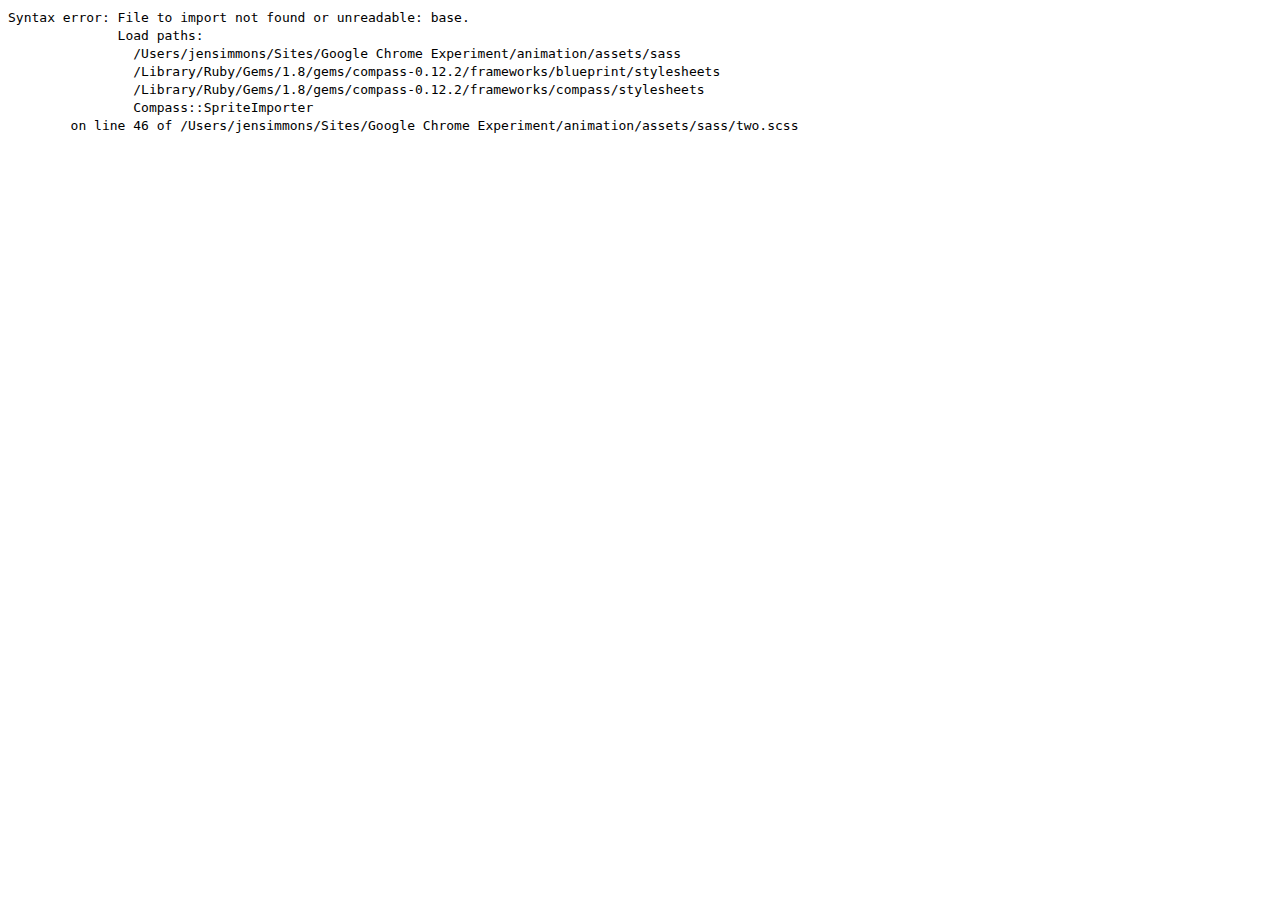
==== 02/index.html @ 04e32146 "starting on two" ====
<!doctype html>

<!--[if lt IE 7]>      <html class="ie6 ie6-7 ie6-8"> <![endif]-->
<!--[if IE 7]>         <html class="ie7 ie6-7 ie7-8 ie6-8"> <![endif]-->
<!--[if IE 8]>         <html class="ie8 ie7-8 ie6-8"> <![endif]-->
<!--[if gt IE 8]><!--> <html class="no-js"> <!--<![endif]-->

<head>
  <meta charset="utf-8">
  <meta http-equiv="X-UA-Compatible" content="IE=edge,chrome=1">

  <title>Animation 02 | Jen Simmons</title>

  <meta name="author" content="Jen Simmons">

  <meta name="HandheldFriendly" content="True">
  <meta name="MobileOptimized" content="320">
  <meta name="viewport" content="width=device-width, initial-scale=1.0">
  <meta http-equiv="cleartype" content="on">
  
  <!-- CSS -->
	<link rel="stylesheet" href="../assets/stylesheets/two.css" />

  <!-- JavaScript -->
  <!--[if (lt IE 9) & (!IEMobile)]>
  <script src="js/selectivizr-min.js"></script>
  <![endif]-->
      
</head>

<body>

  <main role="main">



  </main>
  
</body>


</html>
---- assets/stylesheets/two.css ----
/*
Syntax error: File to import not found or unreadable: base.
              Load paths:
                /Users/jensimmons/Sites/Google Chrome Experiment/animation/assets/sass
                /Library/Ruby/Gems/1.8/gems/compass-0.12.2/frameworks/blueprint/stylesheets
                /Library/Ruby/Gems/1.8/gems/compass-0.12.2/frameworks/compass/stylesheets
                Compass::SpriteImporter
        on line 46 of /Users/jensimmons/Sites/Google Chrome Experiment/animation/assets/sass/two.scss

Backtrace:
/Users/jensimmons/Sites/Google Chrome Experiment/animation/assets/sass/two.scss:46
/Library/Ruby/Gems/1.8/gems/sass-3.2.1/lib/sass/../sass/tree/import_node.rb:64:in `import'
/Library/Ruby/Gems/1.8/gems/sass-3.2.1/lib/sass/../sass/tree/import_node.rb:25:in `imported_file'
/Library/Ruby/Gems/1.8/gems/sass-3.2.1/lib/sass/../sass/tree/visitors/perform.rb:227:in `visit_import'
/Library/Ruby/Gems/1.8/gems/sass-3.2.1/lib/sass/../sass/tree/visitors/base.rb:37:in `send'
/Library/Ruby/Gems/1.8/gems/sass-3.2.1/lib/sass/../sass/tree/visitors/base.rb:37:in `visit'
/Library/Ruby/Gems/1.8/gems/sass-3.2.1/lib/sass/../sass/tree/visitors/perform.rb:98:in `visit'
/Library/Ruby/Gems/1.8/gems/sass-3.2.1/lib/sass/../sass/tree/visitors/base.rb:53:in `visit_children'
/Library/Ruby/Gems/1.8/gems/sass-3.2.1/lib/sass/../sass/tree/visitors/base.rb:53:in `map'
/Library/Ruby/Gems/1.8/gems/sass-3.2.1/lib/sass/../sass/tree/visitors/base.rb:53:in `visit_children'
/Library/Ruby/Gems/1.8/gems/sass-3.2.1/lib/sass/../sass/tree/visitors/perform.rb:107:in `visit_children'
/Library/Ruby/Gems/1.8/gems/sass-3.2.1/lib/sass/../sass/tree/visitors/perform.rb:119:in `with_environment'
/Library/Ruby/Gems/1.8/gems/sass-3.2.1/lib/sass/../sass/tree/visitors/perform.rb:106:in `visit_children'
/Library/Ruby/Gems/1.8/gems/sass-3.2.1/lib/sass/../sass/tree/visitors/base.rb:37:in `visit'
/Library/Ruby/Gems/1.8/gems/sass-3.2.1/lib/sass/../sass/tree/visitors/perform.rb:126:in `visit_root'
/Library/Ruby/Gems/1.8/gems/sass-3.2.1/lib/sass/../sass/tree/visitors/base.rb:37:in `send'
/Library/Ruby/Gems/1.8/gems/sass-3.2.1/lib/sass/../sass/tree/visitors/base.rb:37:in `visit'
/Library/Ruby/Gems/1.8/gems/sass-3.2.1/lib/sass/../sass/tree/visitors/perform.rb:98:in `visit'
/Library/Ruby/Gems/1.8/gems/sass-3.2.1/lib/sass/../sass/tree/visitors/perform.rb:7:in `send'
/Library/Ruby/Gems/1.8/gems/sass-3.2.1/lib/sass/../sass/tree/visitors/perform.rb:7:in `visit'
/Library/Ruby/Gems/1.8/gems/sass-3.2.1/lib/sass/../sass/tree/root_node.rb:20:in `render'
/Library/Ruby/Gems/1.8/gems/sass-3.2.1/lib/sass/../sass/engine.rb:315:in `_render'
/Library/Ruby/Gems/1.8/gems/sass-3.2.1/lib/sass/../sass/engine.rb:262:in `render'
/Library/Ruby/Gems/1.8/gems/compass-0.12.2/lib/compass/compiler.rb:140:in `compile'
/Library/Ruby/Gems/1.8/gems/compass-0.12.2/lib/compass/compiler.rb:126:in `timed'
/Library/Ruby/Gems/1.8/gems/compass-0.12.2/lib/compass/compiler.rb:139:in `compile'
/Library/Ruby/Gems/1.8/gems/compass-0.12.2/lib/compass/logger.rb:45:in `red'
/Library/Ruby/Gems/1.8/gems/compass-0.12.2/lib/compass/compiler.rb:138:in `compile'
/Library/Ruby/Gems/1.8/gems/compass-0.12.2/lib/compass/compiler.rb:118:in `compile_if_required'
/Library/Ruby/Gems/1.8/gems/compass-0.12.2/lib/compass/compiler.rb:103:in `run'
/Library/Ruby/Gems/1.8/gems/compass-0.12.2/lib/compass/compiler.rb:101:in `each'
/Library/Ruby/Gems/1.8/gems/compass-0.12.2/lib/compass/compiler.rb:101:in `run'
/Library/Ruby/Gems/1.8/gems/compass-0.12.2/lib/compass/compiler.rb:126:in `timed'
/Library/Ruby/Gems/1.8/gems/compass-0.12.2/lib/compass/compiler.rb:100:in `run'
/Library/Ruby/Gems/1.8/gems/compass-0.12.2/lib/compass/commands/update_project.rb:45:in `perform'
/Library/Ruby/Gems/1.8/gems/compass-0.12.2/lib/compass/commands/base.rb:18:in `execute'
/Library/Ruby/Gems/1.8/gems/compass-0.12.2/lib/compass/commands/project_base.rb:19:in `execute'
/Library/Ruby/Gems/1.8/gems/compass-0.12.2/lib/compass/exec/sub_command_ui.rb:43:in `perform!'
/Library/Ruby/Gems/1.8/gems/compass-0.12.2/lib/compass/exec/sub_command_ui.rb:15:in `run!'
/Library/Ruby/Gems/1.8/gems/compass-0.12.2/bin/compass:30
/Library/Ruby/Gems/1.8/gems/compass-0.12.2/bin/compass:44:in `call'
/Library/Ruby/Gems/1.8/gems/compass-0.12.2/bin/compass:44
/usr/bin/compass:23:in `load'
/usr/bin/compass:23
*/
body:before {
  white-space: pre;
  font-family: monospace;
  content: "Syntax error: File to import not found or unreadable: base.\A               Load paths:\A                 /Users/jensimmons/Sites/Google Chrome Experiment/animation/assets/sass\A                 /Library/Ruby/Gems/1.8/gems/compass-0.12.2/frameworks/blueprint/stylesheets\A                 /Library/Ruby/Gems/1.8/gems/compass-0.12.2/frameworks/compass/stylesheets\A                 Compass::SpriteImporter\A         on line 46 of /Users/jensimmons/Sites/Google Chrome Experiment/animation/assets/sass/two.scss"; }
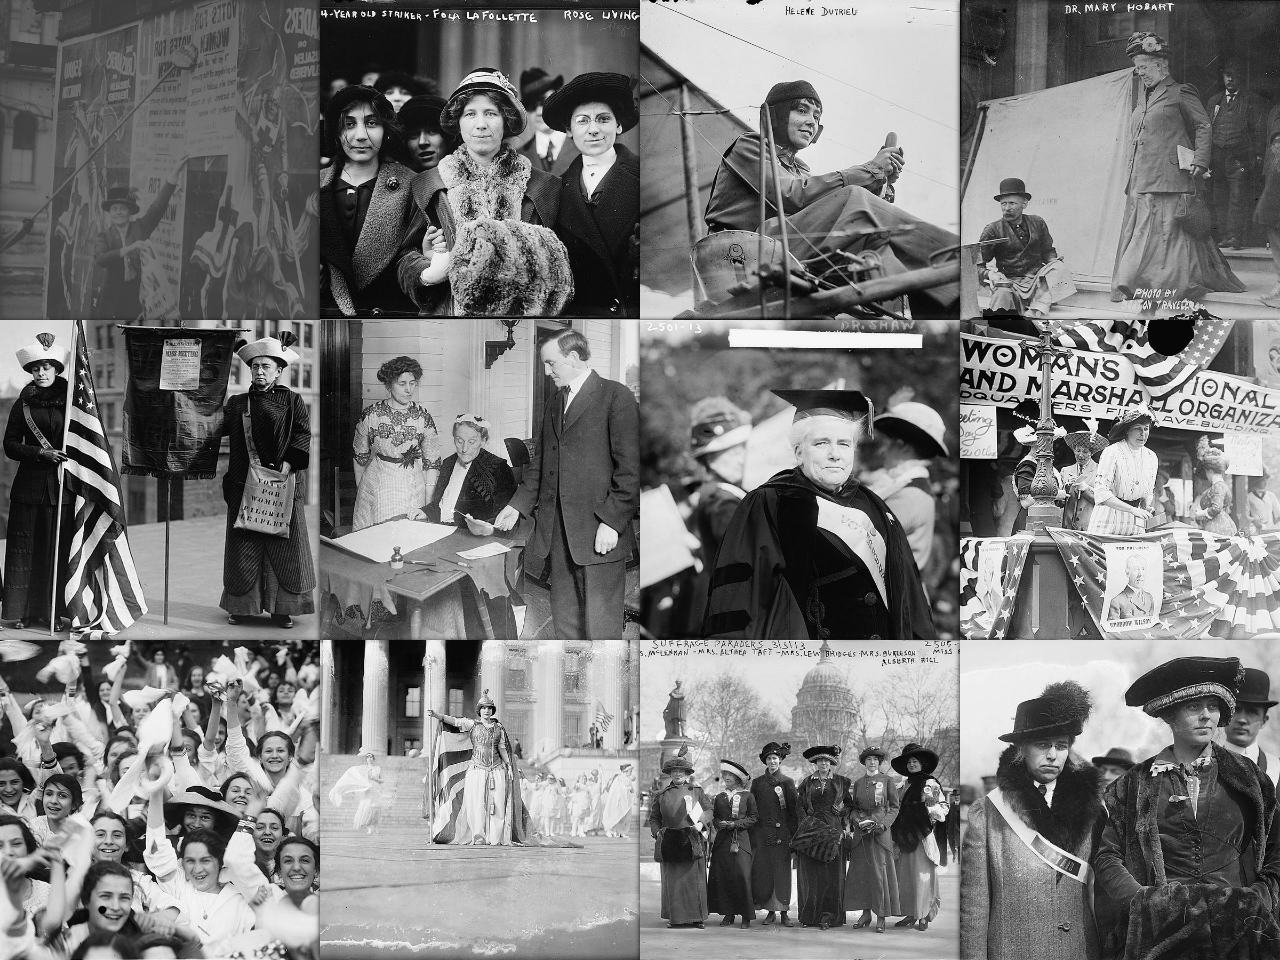
==== commit 9338720c: "Two is now 60% done. So I'm going to push some stuff before leaving for a meeting. More later." ====
--- a/02/index.html
+++ b/02/index.html
@@ -25,14 +25,89 @@
   <!--[if (lt IE 9) & (!IEMobile)]>
   <script src="js/selectivizr-min.js"></script>
   <![endif]-->
+
+  <script src="../assets/js/jquery-1.9.1.min.js"></script>
+  <script src="../assets/js/two.min.js"></script>
       
 </head>
 
 <body>
 
   <main role="main">
+    
+    <ul>
+      <li class="hover">
+        <figure><img src="2163141111_37899b0986_o.jpg"></figure>
+        <a class="back" src="">
 
+        </a>
+      </li>
+      <li class="hover">
+        <figure><img src="3065184717_dfe5d51a70_o.jpg"></figure>
+        <a class="back" src="">
+          
+        </a>
+      </li>
+      <li class="hover">
+        <figure><img src="2163710296_a0a03c639f_o.jpg"></figure>
+        <a class="back" src="">
 
+        </a>
+      </li>
+      <li class="hover">
+        <figure><img src="2163776570_fa0a5b31fe_o.jpg"></figure>
+        <a class="back" src="">
+          
+        </a>
+      </li>
+      <li class="hover">
+        <figure><img src="2449482700_659fa5f363_o.jpg"></figure>
+        <a class="back" src="">
+          
+        </a>
+      </li>
+      <li class="hover">
+        <figure><img src="2555558153_e063a943bc_o.jpg"></figure>
+        <a class="back" src="">
+          
+        </a>
+      </li>
+      <li class="hover">
+        <figure><img src="2595542338_397e4de8fc_o.jpg"></figure>
+        <a class="back" src="">
+          
+        </a>
+      </li>
+      <li class="hover">
+        <figure><img src="2368281179_ec97897e62_o.jpg"></figure>
+        <a class="back" src="">
+          
+        </a>
+      </li>
+      <li class="hover">
+        <figure><img src="2163124243_b4362cdf93_o.jpg"></figure>
+        <a class="back" src="">
+
+        </a>
+      </li>
+      <li class="hover">
+        <figure><img src="2615537545_75eb189f74_o.jpg"></figure>
+        <a class="back" src="">
+          
+        </a>
+      </li>
+      <li class="hover">
+        <figure><img src="2615546583_40f91c6457_o.jpg"></figure>
+        <a class="back" src="http://www.flickr.com/photos/library_of_congress/2615546583/in/set-72157614805050380/">
+Photo taken at the National American Woman Suffrage Association parade held in Washington, D.C., March 3, 1913 showing (left to right) Mrs. Russell McLennan, Mrs. Althea Taft, Mrs. Lew Bridges, Mrs. Richard Coke Burleson, Alberta Hill and Miss F. Ragsdale.</a>
+      </li>
+      <li class="hover">
+        <figure><img src="2616374812_bf0d41e20f_o.jpg"></figure>
+        <a class="back" src="">
+          
+        </a>
+      </li>      
+    </ul>
 
   </main>
   
--- a/assets/stylesheets/two.css
+++ b/assets/stylesheets/two.css
@@ -1,59 +1,547 @@
-/*
-Syntax error: File to import not found or unreadable: base.
-              Load paths:
-                /Users/jensimmons/Sites/Google Chrome Experiment/animation/assets/sass
-                /Library/Ruby/Gems/1.8/gems/compass-0.12.2/frameworks/blueprint/stylesheets
-                /Library/Ruby/Gems/1.8/gems/compass-0.12.2/frameworks/compass/stylesheets
-                Compass::SpriteImporter
-        on line 46 of /Users/jensimmons/Sites/Google Chrome Experiment/animation/assets/sass/two.scss
-
-Backtrace:
-/Users/jensimmons/Sites/Google Chrome Experiment/animation/assets/sass/two.scss:46
-/Library/Ruby/Gems/1.8/gems/sass-3.2.1/lib/sass/../sass/tree/import_node.rb:64:in `import'
-/Library/Ruby/Gems/1.8/gems/sass-3.2.1/lib/sass/../sass/tree/import_node.rb:25:in `imported_file'
-/Library/Ruby/Gems/1.8/gems/sass-3.2.1/lib/sass/../sass/tree/visitors/perform.rb:227:in `visit_import'
-/Library/Ruby/Gems/1.8/gems/sass-3.2.1/lib/sass/../sass/tree/visitors/base.rb:37:in `send'
-/Library/Ruby/Gems/1.8/gems/sass-3.2.1/lib/sass/../sass/tree/visitors/base.rb:37:in `visit'
-/Library/Ruby/Gems/1.8/gems/sass-3.2.1/lib/sass/../sass/tree/visitors/perform.rb:98:in `visit'
-/Library/Ruby/Gems/1.8/gems/sass-3.2.1/lib/sass/../sass/tree/visitors/base.rb:53:in `visit_children'
-/Library/Ruby/Gems/1.8/gems/sass-3.2.1/lib/sass/../sass/tree/visitors/base.rb:53:in `map'
-/Library/Ruby/Gems/1.8/gems/sass-3.2.1/lib/sass/../sass/tree/visitors/base.rb:53:in `visit_children'
-/Library/Ruby/Gems/1.8/gems/sass-3.2.1/lib/sass/../sass/tree/visitors/perform.rb:107:in `visit_children'
-/Library/Ruby/Gems/1.8/gems/sass-3.2.1/lib/sass/../sass/tree/visitors/perform.rb:119:in `with_environment'
-/Library/Ruby/Gems/1.8/gems/sass-3.2.1/lib/sass/../sass/tree/visitors/perform.rb:106:in `visit_children'
-/Library/Ruby/Gems/1.8/gems/sass-3.2.1/lib/sass/../sass/tree/visitors/base.rb:37:in `visit'
-/Library/Ruby/Gems/1.8/gems/sass-3.2.1/lib/sass/../sass/tree/visitors/perform.rb:126:in `visit_root'
-/Library/Ruby/Gems/1.8/gems/sass-3.2.1/lib/sass/../sass/tree/visitors/base.rb:37:in `send'
-/Library/Ruby/Gems/1.8/gems/sass-3.2.1/lib/sass/../sass/tree/visitors/base.rb:37:in `visit'
-/Library/Ruby/Gems/1.8/gems/sass-3.2.1/lib/sass/../sass/tree/visitors/perform.rb:98:in `visit'
-/Library/Ruby/Gems/1.8/gems/sass-3.2.1/lib/sass/../sass/tree/visitors/perform.rb:7:in `send'
-/Library/Ruby/Gems/1.8/gems/sass-3.2.1/lib/sass/../sass/tree/visitors/perform.rb:7:in `visit'
-/Library/Ruby/Gems/1.8/gems/sass-3.2.1/lib/sass/../sass/tree/root_node.rb:20:in `render'
-/Library/Ruby/Gems/1.8/gems/sass-3.2.1/lib/sass/../sass/engine.rb:315:in `_render'
-/Library/Ruby/Gems/1.8/gems/sass-3.2.1/lib/sass/../sass/engine.rb:262:in `render'
-/Library/Ruby/Gems/1.8/gems/compass-0.12.2/lib/compass/compiler.rb:140:in `compile'
-/Library/Ruby/Gems/1.8/gems/compass-0.12.2/lib/compass/compiler.rb:126:in `timed'
-/Library/Ruby/Gems/1.8/gems/compass-0.12.2/lib/compass/compiler.rb:139:in `compile'
-/Library/Ruby/Gems/1.8/gems/compass-0.12.2/lib/compass/logger.rb:45:in `red'
-/Library/Ruby/Gems/1.8/gems/compass-0.12.2/lib/compass/compiler.rb:138:in `compile'
-/Library/Ruby/Gems/1.8/gems/compass-0.12.2/lib/compass/compiler.rb:118:in `compile_if_required'
-/Library/Ruby/Gems/1.8/gems/compass-0.12.2/lib/compass/compiler.rb:103:in `run'
-/Library/Ruby/Gems/1.8/gems/compass-0.12.2/lib/compass/compiler.rb:101:in `each'
-/Library/Ruby/Gems/1.8/gems/compass-0.12.2/lib/compass/compiler.rb:101:in `run'
-/Library/Ruby/Gems/1.8/gems/compass-0.12.2/lib/compass/compiler.rb:126:in `timed'
-/Library/Ruby/Gems/1.8/gems/compass-0.12.2/lib/compass/compiler.rb:100:in `run'
-/Library/Ruby/Gems/1.8/gems/compass-0.12.2/lib/compass/commands/update_project.rb:45:in `perform'
-/Library/Ruby/Gems/1.8/gems/compass-0.12.2/lib/compass/commands/base.rb:18:in `execute'
-/Library/Ruby/Gems/1.8/gems/compass-0.12.2/lib/compass/commands/project_base.rb:19:in `execute'
-/Library/Ruby/Gems/1.8/gems/compass-0.12.2/lib/compass/exec/sub_command_ui.rb:43:in `perform!'
-/Library/Ruby/Gems/1.8/gems/compass-0.12.2/lib/compass/exec/sub_command_ui.rb:15:in `run!'
-/Library/Ruby/Gems/1.8/gems/compass-0.12.2/bin/compass:30
-/Library/Ruby/Gems/1.8/gems/compass-0.12.2/bin/compass:44:in `call'
-/Library/Ruby/Gems/1.8/gems/compass-0.12.2/bin/compass:44
-/usr/bin/compass:23:in `load'
-/usr/bin/compass:23
-*/
-body:before {
+@media -sass-debug-info{filename{font-family:file\:\/\/\/Users\/jensimmons\/Sites\/Google\%20Chrome\%20Experiment\/animation\/assets\/sass\/_normalize\.scss}line{font-family:\0000322}}
+article,
+aside,
+details,
+figcaption,
+figure,
+footer,
+header,
+hgroup,
+nav,
+section,
+summary {
+  display: block;
+}
+
+@media -sass-debug-info{filename{font-family:file\:\/\/\/Users\/jensimmons\/Sites\/Google\%20Chrome\%20Experiment\/animation\/assets\/sass\/_normalize\.scss}line{font-family:\0000332}}
+audio,
+canvas,
+video {
+  display: inline-block;
+}
+
+@media -sass-debug-info{filename{font-family:file\:\/\/\/Users\/jensimmons\/Sites\/Google\%20Chrome\%20Experiment\/animation\/assets\/sass\/_normalize\.scss}line{font-family:\0000343}}
+audio:not([controls]) {
+  display: none;
+  height: 0;
+}
+
+@media -sass-debug-info{filename{font-family:file\:\/\/\/Users\/jensimmons\/Sites\/Google\%20Chrome\%20Experiment\/animation\/assets\/sass\/_normalize\.scss}line{font-family:\0000354}}
+[hidden] {
+  display: none;
+}
+
+@media -sass-debug-info{filename{font-family:file\:\/\/\/Users\/jensimmons\/Sites\/Google\%20Chrome\%20Experiment\/animation\/assets\/sass\/_normalize\.scss}line{font-family:\0000369}}
+html {
+  font-size: 100%;
+  -webkit-text-size-adjust: 100%;
+  -ms-text-size-adjust: 100%;
+}
+
+@media -sass-debug-info{filename{font-family:file\:\/\/\/Users\/jensimmons\/Sites\/Google\%20Chrome\%20Experiment\/animation\/assets\/sass\/_normalize\.scss}line{font-family:\0000384}}
+html,
+button,
+input,
+select,
+textarea {
+  font-family: sans-serif;
+}
+
+@media -sass-debug-info{filename{font-family:file\:\/\/\/Users\/jensimmons\/Sites\/Google\%20Chrome\%20Experiment\/animation\/assets\/sass\/_normalize\.scss}line{font-family:\0000392}}
+body {
+  margin: 0;
+}
+
+@media -sass-debug-info{filename{font-family:file\:\/\/\/Users\/jensimmons\/Sites\/Google\%20Chrome\%20Experiment\/animation\/assets\/sass\/_normalize\.scss}line{font-family:\00003104}}
+a:focus {
+  outline: thin dotted;
+}
+
+@media -sass-debug-info{filename{font-family:file\:\/\/\/Users\/jensimmons\/Sites\/Google\%20Chrome\%20Experiment\/animation\/assets\/sass\/_normalize\.scss}line{font-family:\00003113}}
+a:active,
+a:hover {
+  outline: 0;
+}
+
+@media -sass-debug-info{filename{font-family:file\:\/\/\/Users\/jensimmons\/Sites\/Google\%20Chrome\%20Experiment\/animation\/assets\/sass\/_normalize\.scss}line{font-family:\00003127}}
+Typography
+h1 {
+  font-size: 2em;
+  margin: 0.67em 0;
+}
+
+@media -sass-debug-info{filename{font-family:file\:\/\/\/Users\/jensimmons\/Sites\/Google\%20Chrome\%20Experiment\/animation\/assets\/sass\/_normalize\.scss}line{font-family:\00003132}}
+h2 {
+  font-size: 1.5em;
+  margin: 0.83em 0;
+}
+
+@media -sass-debug-info{filename{font-family:file\:\/\/\/Users\/jensimmons\/Sites\/Google\%20Chrome\%20Experiment\/animation\/assets\/sass\/_normalize\.scss}line{font-family:\00003137}}
+h3 {
+  font-size: 1.17em;
+  margin: 1em 0;
+}
+
+@media -sass-debug-info{filename{font-family:file\:\/\/\/Users\/jensimmons\/Sites\/Google\%20Chrome\%20Experiment\/animation\/assets\/sass\/_normalize\.scss}line{font-family:\00003142}}
+h4 {
+  font-size: 1em;
+  margin: 1.33em 0;
+}
+
+@media -sass-debug-info{filename{font-family:file\:\/\/\/Users\/jensimmons\/Sites\/Google\%20Chrome\%20Experiment\/animation\/assets\/sass\/_normalize\.scss}line{font-family:\00003147}}
+h5 {
+  font-size: 0.83em;
+  margin: 1.67em 0;
+}
+
+@media -sass-debug-info{filename{font-family:file\:\/\/\/Users\/jensimmons\/Sites\/Google\%20Chrome\%20Experiment\/animation\/assets\/sass\/_normalize\.scss}line{font-family:\00003152}}
+h6 {
+  font-size: 0.75em;
+  margin: 2.33em 0;
+}
+
+@media -sass-debug-info{filename{font-family:file\:\/\/\/Users\/jensimmons\/Sites\/Google\%20Chrome\%20Experiment\/animation\/assets\/sass\/_normalize\.scss}line{font-family:\00003161}}
+abbr[title] {
+  border-bottom: 1px dotted;
+}
+
+@media -sass-debug-info{filename{font-family:file\:\/\/\/Users\/jensimmons\/Sites\/Google\%20Chrome\%20Experiment\/animation\/assets\/sass\/_normalize\.scss}line{font-family:\00003170}}
+b,
+strong {
+  font-weight: bold;
+}
+
+@media -sass-debug-info{filename{font-family:file\:\/\/\/Users\/jensimmons\/Sites\/Google\%20Chrome\%20Experiment\/animation\/assets\/sass\/_normalize\.scss}line{font-family:\00003174}}
+blockquote {
+  margin: 1em 40px;
+}
+
+@media -sass-debug-info{filename{font-family:file\:\/\/\/Users\/jensimmons\/Sites\/Google\%20Chrome\%20Experiment\/animation\/assets\/sass\/_normalize\.scss}line{font-family:\00003182}}
+dfn {
+  font-style: italic;
+}
+
+@media -sass-debug-info{filename{font-family:file\:\/\/\/Users\/jensimmons\/Sites\/Google\%20Chrome\%20Experiment\/animation\/assets\/sass\/_normalize\.scss}line{font-family:\00003190}}
+mark {
+  background: #ff0;
+  color: #000;
+}
+
+@media -sass-debug-info{filename{font-family:file\:\/\/\/Users\/jensimmons\/Sites\/Google\%20Chrome\%20Experiment\/animation\/assets\/sass\/_normalize\.scss}line{font-family:\00003200}}
+p,
+pre {
+  margin: 1em 0;
+}
+
+@media -sass-debug-info{filename{font-family:file\:\/\/\/Users\/jensimmons\/Sites\/Google\%20Chrome\%20Experiment\/animation\/assets\/sass\/_normalize\.scss}line{font-family:\00003211}}
+code,
+kbd,
+pre,
+samp {
+  font-family: monospace, serif;
+  _font-family: 'courier new', monospace;
+  font-size: 1em;
+}
+
+@media -sass-debug-info{filename{font-family:file\:\/\/\/Users\/jensimmons\/Sites\/Google\%20Chrome\%20Experiment\/animation\/assets\/sass\/_normalize\.scss}line{font-family:\00003221}}
+pre {
   white-space: pre;
-  font-family: monospace;
-  content: "Syntax error: File to import not found or unreadable: base.\A               Load paths:\A                 /Users/jensimmons/Sites/Google Chrome Experiment/animation/assets/sass\A                 /Library/Ruby/Gems/1.8/gems/compass-0.12.2/frameworks/blueprint/stylesheets\A                 /Library/Ruby/Gems/1.8/gems/compass-0.12.2/frameworks/compass/stylesheets\A                 Compass::SpriteImporter\A         on line 46 of /Users/jensimmons/Sites/Google Chrome Experiment/animation/assets/sass/two.scss"; }
+  white-space: pre-wrap;
+  word-wrap: break-word;
+}
+
+@media -sass-debug-info{filename{font-family:file\:\/\/\/Users\/jensimmons\/Sites\/Google\%20Chrome\%20Experiment\/animation\/assets\/sass\/_normalize\.scss}line{font-family:\00003231}}
+q {
+  quotes: none;
+}
+
+@media -sass-debug-info{filename{font-family:file\:\/\/\/Users\/jensimmons\/Sites\/Google\%20Chrome\%20Experiment\/animation\/assets\/sass\/_normalize\.scss}line{font-family:\00003240}}
+q:before,
+q:after {
+  content: '';
+  content: none;
+}
+
+@media -sass-debug-info{filename{font-family:file\:\/\/\/Users\/jensimmons\/Sites\/Google\%20Chrome\%20Experiment\/animation\/assets\/sass\/_normalize\.scss}line{font-family:\00003249}}
+small {
+  font-size: 80%;
+}
+
+@media -sass-debug-info{filename{font-family:file\:\/\/\/Users\/jensimmons\/Sites\/Google\%20Chrome\%20Experiment\/animation\/assets\/sass\/_normalize\.scss}line{font-family:\00003258}}
+sub,
+sup {
+  font-size: 75%;
+  line-height: 0;
+  position: relative;
+  vertical-align: baseline;
+}
+
+@media -sass-debug-info{filename{font-family:file\:\/\/\/Users\/jensimmons\/Sites\/Google\%20Chrome\%20Experiment\/animation\/assets\/sass\/_normalize\.scss}line{font-family:\00003265}}
+sup {
+  top: -0.5em;
+}
+
+@media -sass-debug-info{filename{font-family:file\:\/\/\/Users\/jensimmons\/Sites\/Google\%20Chrome\%20Experiment\/animation\/assets\/sass\/_normalize\.scss}line{font-family:\00003269}}
+sub {
+  bottom: -0.25em;
+}
+
+@media -sass-debug-info{filename{font-family:file\:\/\/\/Users\/jensimmons\/Sites\/Google\%20Chrome\%20Experiment\/animation\/assets\/sass\/_normalize\.scss}line{font-family:\00003284}}
+dl,
+menu,
+ol,
+ul {
+  margin: 1em 0;
+}
+
+@media -sass-debug-info{filename{font-family:file\:\/\/\/Users\/jensimmons\/Sites\/Google\%20Chrome\%20Experiment\/animation\/assets\/sass\/_normalize\.scss}line{font-family:\00003288}}
+dd {
+  margin: 0 0 0 40px;
+}
+
+@media -sass-debug-info{filename{font-family:file\:\/\/\/Users\/jensimmons\/Sites\/Google\%20Chrome\%20Experiment\/animation\/assets\/sass\/_normalize\.scss}line{font-family:\00003298}}
+menu,
+ol,
+ul {
+  padding: 0 0 0 40px;
+}
+
+@media -sass-debug-info{filename{font-family:file\:\/\/\/Users\/jensimmons\/Sites\/Google\%20Chrome\%20Experiment\/animation\/assets\/sass\/_normalize\.scss}line{font-family:\00003307}}
+nav ul,
+nav ol {
+  list-style: none;
+  list-style-image: none;
+}
+
+@media -sass-debug-info{filename{font-family:file\:\/\/\/Users\/jensimmons\/Sites\/Google\%20Chrome\%20Experiment\/animation\/assets\/sass\/_normalize\.scss}line{font-family:\00003321}}
+img {
+  border: 0;
+  -ms-interpolation-mode: bicubic;
+}
+
+@media -sass-debug-info{filename{font-family:file\:\/\/\/Users\/jensimmons\/Sites\/Google\%20Chrome\%20Experiment\/animation\/assets\/sass\/_normalize\.scss}line{font-family:\00003330}}
+svg:not(:root) {
+  overflow: hidden;
+}
+
+@media -sass-debug-info{filename{font-family:file\:\/\/\/Users\/jensimmons\/Sites\/Google\%20Chrome\%20Experiment\/animation\/assets\/sass\/_normalize\.scss}line{font-family:\00003342}}
+figure {
+  margin: 0;
+}
+
+@media -sass-debug-info{filename{font-family:file\:\/\/\/Users\/jensimmons\/Sites\/Google\%20Chrome\%20Experiment\/animation\/assets\/sass\/_normalize\.scss}line{font-family:\00003354}}
+form {
+  margin: 0;
+}
+
+@media -sass-debug-info{filename{font-family:file\:\/\/\/Users\/jensimmons\/Sites\/Google\%20Chrome\%20Experiment\/animation\/assets\/sass\/_normalize\.scss}line{font-family:\00003362}}
+fieldset {
+  border: 1px solid #c0c0c0;
+  margin: 0 2px;
+  padding: 0.35em 0.625em 0.75em;
+}
+
+@media -sass-debug-info{filename{font-family:file\:\/\/\/Users\/jensimmons\/Sites\/Google\%20Chrome\%20Experiment\/animation\/assets\/sass\/_normalize\.scss}line{font-family:\00003374}}
+legend {
+  border: 0;
+  padding: 0;
+  white-space: normal;
+}
+
+@media -sass-debug-info{filename{font-family:file\:\/\/\/Users\/jensimmons\/Sites\/Google\%20Chrome\%20Experiment\/animation\/assets\/sass\/_normalize\.scss}line{font-family:\00003391}}
+button,
+input,
+select,
+textarea {
+  font-size: 100%;
+  margin: 0;
+  vertical-align: baseline;
+}
+
+@media -sass-debug-info{filename{font-family:file\:\/\/\/Users\/jensimmons\/Sites\/Google\%20Chrome\%20Experiment\/animation\/assets\/sass\/_normalize\.scss}line{font-family:\00003404}}
+button,
+input {
+  line-height: normal;
+}
+
+@media -sass-debug-info{filename{font-family:file\:\/\/\/Users\/jensimmons\/Sites\/Google\%20Chrome\%20Experiment\/animation\/assets\/sass\/_normalize\.scss}line{font-family:\00003421}}
+button,
+html input[type="button"],
+input[type="reset"],
+input[type="submit"] {
+  -webkit-appearance: button;
+  cursor: pointer;
+}
+
+@media -sass-debug-info{filename{font-family:file\:\/\/\/Users\/jensimmons\/Sites\/Google\%20Chrome\%20Experiment\/animation\/assets\/sass\/_normalize\.scss}line{font-family:\00003432}}
+button[disabled],
+input[disabled] {
+  cursor: default;
+}
+
+@media -sass-debug-info{filename{font-family:file\:\/\/\/Users\/jensimmons\/Sites\/Google\%20Chrome\%20Experiment\/animation\/assets\/sass\/_normalize\.scss}line{font-family:\00003444}}
+input[type="checkbox"],
+input[type="radio"] {
+  box-sizing: border-box;
+  padding: 0;
+}
+
+@media -sass-debug-info{filename{font-family:file\:\/\/\/Users\/jensimmons\/Sites\/Google\%20Chrome\%20Experiment\/animation\/assets\/sass\/_normalize\.scss}line{font-family:\00003457}}
+input[type="search"] {
+  -webkit-appearance: textfield;
+  -moz-box-sizing: content-box;
+  -webkit-box-sizing: content-box;
+  box-sizing: content-box;
+}
+
+@media -sass-debug-info{filename{font-family:file\:\/\/\/Users\/jensimmons\/Sites\/Google\%20Chrome\%20Experiment\/animation\/assets\/sass\/_normalize\.scss}line{font-family:\00003470}}
+input[type="search"]::-webkit-search-cancel-button,
+input[type="search"]::-webkit-search-decoration {
+  -webkit-appearance: none;
+}
+
+@media -sass-debug-info{filename{font-family:file\:\/\/\/Users\/jensimmons\/Sites\/Google\%20Chrome\%20Experiment\/animation\/assets\/sass\/_normalize\.scss}line{font-family:\00003479}}
+button::-moz-focus-inner,
+input::-moz-focus-inner {
+  border: 0;
+  padding: 0;
+}
+
+@media -sass-debug-info{filename{font-family:file\:\/\/\/Users\/jensimmons\/Sites\/Google\%20Chrome\%20Experiment\/animation\/assets\/sass\/_normalize\.scss}line{font-family:\00003489}}
+textarea {
+  overflow: auto;
+  vertical-align: top;
+}
+
+@media -sass-debug-info{filename{font-family:file\:\/\/\/Users\/jensimmons\/Sites\/Google\%20Chrome\%20Experiment\/animation\/assets\/sass\/_normalize\.scss}line{font-family:\00003502}}
+Tables
+table {
+  border-collapse: collapse;
+  border-spacing: 0;
+}
+
+@media -sass-debug-info{filename{font-family:file\:\/\/\/Users\/jensimmons\/Sites\/Google\%20Chrome\%20Experiment\/animation\/assets\/sass\/two\.scss}line{font-family:\000039}}
+* {
+  -webkit-box-sizing: border-box;
+  -moz-box-sizing: border-box;
+  box-sizing: border-box;
+}
+
+@media -sass-debug-info{filename{font-family:file\:\/\/\/Library\/Ruby\/Gems\/1\.8\/gems\/compass-0\.12\.2\/frameworks\/compass\/stylesheets\/compass\/typography\/_vertical_rhythm\.scss}line{font-family:\0000361}}
+* html {
+  font-size: 100%;
+}
+
+@media -sass-debug-info{filename{font-family:file\:\/\/\/Library\/Ruby\/Gems\/1\.8\/gems\/compass-0\.12\.2\/frameworks\/compass\/stylesheets\/compass\/typography\/_vertical_rhythm\.scss}line{font-family:\0000364}}
+html {
+  font-size: 16px;
+  line-height: 1.625em;
+}
+
+@media -sass-debug-info{filename{font-family:file\:\/\/\/Users\/jensimmons\/Sites\/Google\%20Chrome\%20Experiment\/animation\/assets\/sass\/two\.scss}line{font-family:\0000320}}
+body {
+  background: #dddddd url("../images/backgrounds/noisy_grid.png") center center;
+  color: #ddd;
+}
+
+@media -sass-debug-info{filename{font-family:file\:\/\/\/Users\/jensimmons\/Sites\/Google\%20Chrome\%20Experiment\/animation\/assets\/sass\/two\.scss}line{font-family:\0000327}}
+li img {
+  width: 100%;
+  display: block;
+  margin: 0;
+}
+
+@media -sass-debug-info{filename{font-family:file\:\/\/\/Users\/jensimmons\/Sites\/Google\%20Chrome\%20Experiment\/animation\/assets\/sass\/two\.scss}line{font-family:\0000332}}
+li figure {
+  margin: 0;
+}
+
+@media -sass-debug-info{filename{font-family:file\:\/\/\/Users\/jensimmons\/Sites\/Google\%20Chrome\%20Experiment\/animation\/assets\/sass\/two\.scss}line{font-family:\0000337}}
+li {
+  position: relative;
+}
+
+@media -sass-debug-info{filename{font-family:file\:\/\/\/Users\/jensimmons\/Sites\/Google\%20Chrome\%20Experiment\/animation\/assets\/sass\/two\.scss}line{font-family:\0000340}}
+li a {
+  color: #fff;
+  text-decoration: underline;
+  display: block;
+  padding: 1em;
+}
+
+@media -sass-debug-info{filename{font-family:file\:\/\/\/Users\/jensimmons\/Sites\/Google\%20Chrome\%20Experiment\/animation\/assets\/sass\/two\.scss}line{font-family:\0000347}}
+li a,
+li a:hover {
+  text-decoration: none;
+}
+
+@media -sass-debug-info{filename{font-family:file\:\/\/\/Users\/jensimmons\/Sites\/Google\%20Chrome\%20Experiment\/animation\/assets\/sass\/two\.scss}line{font-family:\0000350}}
+li .back {
+  position: absolute;
+  display: block;
+  top: 0;
+  width: 100%;
+  height: 100%;
+  background: #555;
+  background: rgba(80, 80, 80, 0.75);
+  color: #fff;
+  padding: 10%;
+}
+
+@media -sass-debug-info{filename{font-family:file\:\/\/\/Users\/jensimmons\/Sites\/Google\%20Chrome\%20Experiment\/animation\/assets\/sass\/two\.scss}line{font-family:\0000361}}
+li h3 {
+  color: #fff;
+  margin: 1.5em 0 0.5em;
+  font-size: 220%;
+  font-weight: 300;
+}
+
+@media -sass-debug-info{filename{font-family:file\:\/\/\/Users\/jensimmons\/Sites\/Google\%20Chrome\%20Experiment\/animation\/assets\/sass\/two\.scss}line{font-family:\0000367}}
+li p {
+  font-weight: 300;
+  font-size: 95%;
+  line-height: 1.5;
+  margin: 0 0 1em;
+}
+
+@media -sass-debug-info{filename{font-family:file\:\/\/\/Users\/jensimmons\/Sites\/Google\%20Chrome\%20Experiment\/animation\/assets\/sass\/two\.scss}line{font-family:\0000376}}
+ul {
+  margin: 0;
+  padding-left: 0;
+  list-style: none;
+  list-style-image: none;
+}
+
+@media -sass-debug-info{filename{font-family:file\:\/\/\/Users\/jensimmons\/Sites\/Google\%20Chrome\%20Experiment\/animation\/assets\/sass\/two\.scss}line{font-family:\0000382}}
+ul li {
+  width: 100%;
+  padding: 0;
+}
+
+@media all and (min-width: 600px) {
+@media -sass-debug-info{filename{font-family:file\:\/\/\/Users\/jensimmons\/Sites\/Google\%20Chrome\%20Experiment\/animation\/assets\/sass\/two\.scss}line{font-family:\0000388}}
+  ul li {
+    float: left;
+    width: 50%;
+  }
+}
+@media all and (min-width: 800px) {
+@media -sass-debug-info{filename{font-family:file\:\/\/\/Users\/jensimmons\/Sites\/Google\%20Chrome\%20Experiment\/animation\/assets\/sass\/two\.scss}line{font-family:\0000394}}
+  ul li {
+    width: 33.3333333%;
+  }
+@media -sass-debug-info{filename{font-family:file\:\/\/\/Users\/jensimmons\/Sites\/Google\%20Chrome\%20Experiment\/animation\/assets\/sass\/two\.scss}line{font-family:\0000396}}
+  ul li h3 {
+    font-size: 190%;
+  }
+}
+@media all and (min-width: 1200px) {
+@media -sass-debug-info{filename{font-family:file\:\/\/\/Users\/jensimmons\/Sites\/Google\%20Chrome\%20Experiment\/animation\/assets\/sass\/two\.scss}line{font-family:\00003102}}
+  ul li {
+    width: 25%;
+  }
+@media -sass-debug-info{filename{font-family:file\:\/\/\/Users\/jensimmons\/Sites\/Google\%20Chrome\%20Experiment\/animation\/assets\/sass\/two\.scss}line{font-family:\00003104}}
+  ul li h3 {
+    font-size: 170%;
+  }
+}
+@media -sass-debug-info{filename{font-family:file\:\/\/\/Users\/jensimmons\/Sites\/Google\%20Chrome\%20Experiment\/animation\/assets\/sass\/two\.scss}line{font-family:\00003114}}
+li {
+  -webkit-perspective: 600px;
+  -moz-perspective: 600px;
+  -ms-perspective: 600px;
+  -o-perspective: 600px;
+  perspective: 600px;
+}
+
+@media -sass-debug-info{filename{font-family:file\:\/\/\/Users\/jensimmons\/Sites\/Google\%20Chrome\%20Experiment\/animation\/assets\/sass\/two\.scss}line{font-family:\00003117}}
+li figure {
+  -webkit-box-shadow: 0 1px 5px rgba(0, 0, 0, 0.9);
+  -moz-box-shadow: 0 1px 5px rgba(0, 0, 0, 0.9);
+  box-shadow: 0 1px 5px rgba(0, 0, 0, 0.9);
+  -webkit-transform: rotateY(0deg);
+  -moz-transform: rotateY(0deg);
+  -ms-transform: rotateY(0deg);
+  -o-transform: rotateY(0deg);
+  transform: rotateY(0deg);
+  -webkit-transform-style: preserve-3d;
+  -moz-transform-style: preserve-3d;
+  -ms-transform-style: preserve-3d;
+  -o-transform-style: preserve-3d;
+  transform-style: preserve-3d;
+  -webkit-backface-visibility: hidden;
+  -moz-backface-visibility: hidden;
+  -ms-backface-visibility: hidden;
+  -o-backface-visibility: hidden;
+  backface-visibility: hidden;
+  -webkit-transition: all 0.4s ease-in-out;
+  -moz-transition: all 0.4s ease-in-out;
+  -o-transition: all 0.4s ease-in-out;
+  transition: all 0.4s ease-in-out;
+}
+
+@media -sass-debug-info{filename{font-family:file\:\/\/\/Users\/jensimmons\/Sites\/Google\%20Chrome\%20Experiment\/animation\/assets\/sass\/two\.scss}line{font-family:\00003128}}
+li img {
+  -webkit-box-shadow: none;
+  -moz-box-shadow: none;
+  box-shadow: none;
+  -webkit-transform-style: none;
+  -moz-transform-style: none;
+  -ms-transform-style: none;
+  -o-transform-style: none;
+  transform-style: none;
+  -webkit-backface-visibility: visible;
+  -moz-backface-visibility: visible;
+  -ms-backface-visibility: visible;
+  -o-backface-visibility: visible;
+  backface-visibility: visible;
+  -webkit-transition: none;
+  -moz-transition: none;
+  -o-transition: none;
+  transition: none;
+}
+
+@media -sass-debug-info{filename{font-family:file\:\/\/\/Users\/jensimmons\/Sites\/Google\%20Chrome\%20Experiment\/animation\/assets\/sass\/two\.scss}line{font-family:\00003138}}
+li .back {
+  -webkit-transform: rotateY(180deg);
+  -moz-transform: rotateY(180deg);
+  -ms-transform: rotateY(180deg);
+  -o-transform: rotateY(180deg);
+  transform: rotateY(180deg);
+  -webkit-backface-visibility: hidden;
+  -moz-backface-visibility: hidden;
+  -ms-backface-visibility: hidden;
+  -o-backface-visibility: hidden;
+  backface-visibility: hidden;
+  -webkit-transition: all 0.4s ease-in-out;
+  -moz-transition: all 0.4s ease-in-out;
+  -o-transition: all 0.4s ease-in-out;
+  transition: all 0.4s ease-in-out;
+}
+
+@media -sass-debug-info{filename{font-family:file\:\/\/\/Users\/jensimmons\/Sites\/Google\%20Chrome\%20Experiment\/animation\/assets\/sass\/two\.scss}line{font-family:\00003148}}
+li.flip figure {
+  -webkit-transform: rotateY(180deg);
+  -moz-transform: rotateY(180deg);
+  -ms-transform: rotateY(180deg);
+  -o-transform: rotateY(180deg);
+  transform: rotateY(180deg);
+}
+
+@media -sass-debug-info{filename{font-family:file\:\/\/\/Users\/jensimmons\/Sites\/Google\%20Chrome\%20Experiment\/animation\/assets\/sass\/two\.scss}line{font-family:\00003153}}
+li.flip img {
+  -webkit-transform: rotateY(0deg);
+  -moz-transform: rotateY(0deg);
+  -ms-transform: rotateY(0deg);
+  -o-transform: rotateY(0deg);
+  transform: rotateY(0deg);
+}
+
+@media -sass-debug-info{filename{font-family:file\:\/\/\/Users\/jensimmons\/Sites\/Google\%20Chrome\%20Experiment\/animation\/assets\/sass\/two\.scss}line{font-family:\00003156}}
+li.flip .back {
+  -webkit-transform: rotateY(0deg);
+  -moz-transform: rotateY(0deg);
+  -ms-transform: rotateY(0deg);
+  -o-transform: rotateY(0deg);
+  transform: rotateY(0deg);
+}
